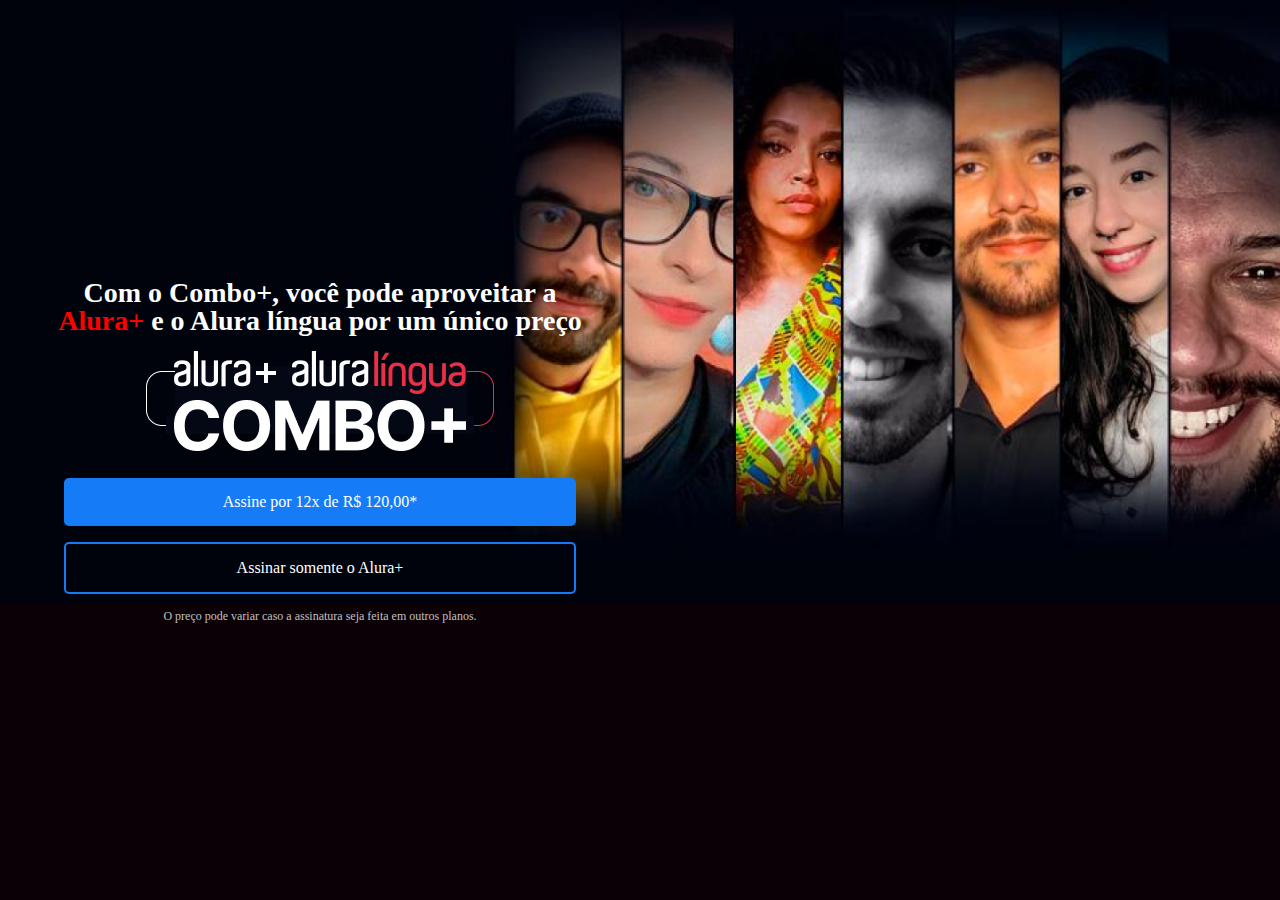
==== CEPPAT/index.html @ dd54237e "ajuste sessao inicial" ====
<!DOCTYPE html>
<html lang="en">

<head>
    <meta charset="UTF-8">
    <meta http-equiv="X-UA-Compatible" content="IE=edge">
    <meta name="viewport" content="width=device-width, initial-scale=1.0">
    <title>Alura Plus</title>
    <link rel="stylesheet" href="reset.css">
    <link rel="stylesheet" href="styles.css">

    <link rel="preconnect" href="https://fonts.googleapis.com">
    <link rel="preconnect" href="https://fonts.gstatic.com" crossorigin>
    <link href="https://fonts.googleapis.com/css2?family=Roboto:wght@400;700&display=swap" rel="stylesheet">
    <link href="https://fonts.googleapis.com/css2?family=Poppins&display=swap" rel="stylesheet">

</head>

<body>
    <section class="container principal">
        <div class="container__caixa">
            <h1 class="container__titulo">Com o Combo+, você pode aproveitar a <strong>Alura+</strong> e o Alura língua por um único preço</h1>
            <img src="img/Combo.png" class="container__imagem" alt="O combo+ é a junção do alura+ e alura lingua">
            <a href="www.alura.com.br" class="container__botao">Assine por 12x de R$ 120,00*</a>
            <a href="" class="container__botao botao_secundario">Assinar somente o Alura+</a>
            <p class="container__aviso">O preço pode variar caso a assinatura seja feita em outros planos.</p>
        </div>        
    </section>
</body>

</html>
---- CEPPAT/styles.css ----
:root {
  --branco-principal: #FFFFFF;
  --cinza-secundario: #C0C0C0;
  --botao: #167BF7;
  --cor-de-fundo: #0c0007;
  --fonte-principal: 'Inter';
  --botao-azul-efeito: #3c92fa;
  
}

body {
  background-color: var(--cor-de-fundo);
  color: var(--branco-principal);
  font-family: var(--fonte-principal);
  font-size: 16px;
  font-weight: 400;
}

.principal {
  background-image: url("img/Background.png");
  background-repeat: no-repeat;
  background-size: contain;
}

.container {
  height: 100vh;
  display: grid;
  grid-template-columns: 50% 50%;
}

.container__botao {
  background-color: var(--botao);
  border-radius: 5px;
  padding: 1em;
  color: var(--branco-principal);
  text-decoration: none;
  display: block;
}

strong {
  color: red;
  font-weight: 700;  
}

.botao_secundario  {
  background-color: transparent;
  border: 2px solid var(--botao);  
}

.container__titulo {
  font-size: 28px;
  font-weight: 700;
}

.container__aviso {
  font-size: 12px;
  color: var(--cinza-secundario);
}

.principal {
  /* Centraliza os filhos verticalmente  */
  align-items: center; 
  /* Centraliza os filhos horizontalmente  */
  text-align: center;
  }

  .container__caixa {
    margin: 0 3em;
  }

  .container__botao {
      margin: 1em;
  }

  .container__imagem {
    margin: 1em 0 0 0;
  }

  

/* .principal {
  align-items: center;
  text-align: center;
}

.container__imagem {
  margin: 1em 0 2em 0;
}

 */
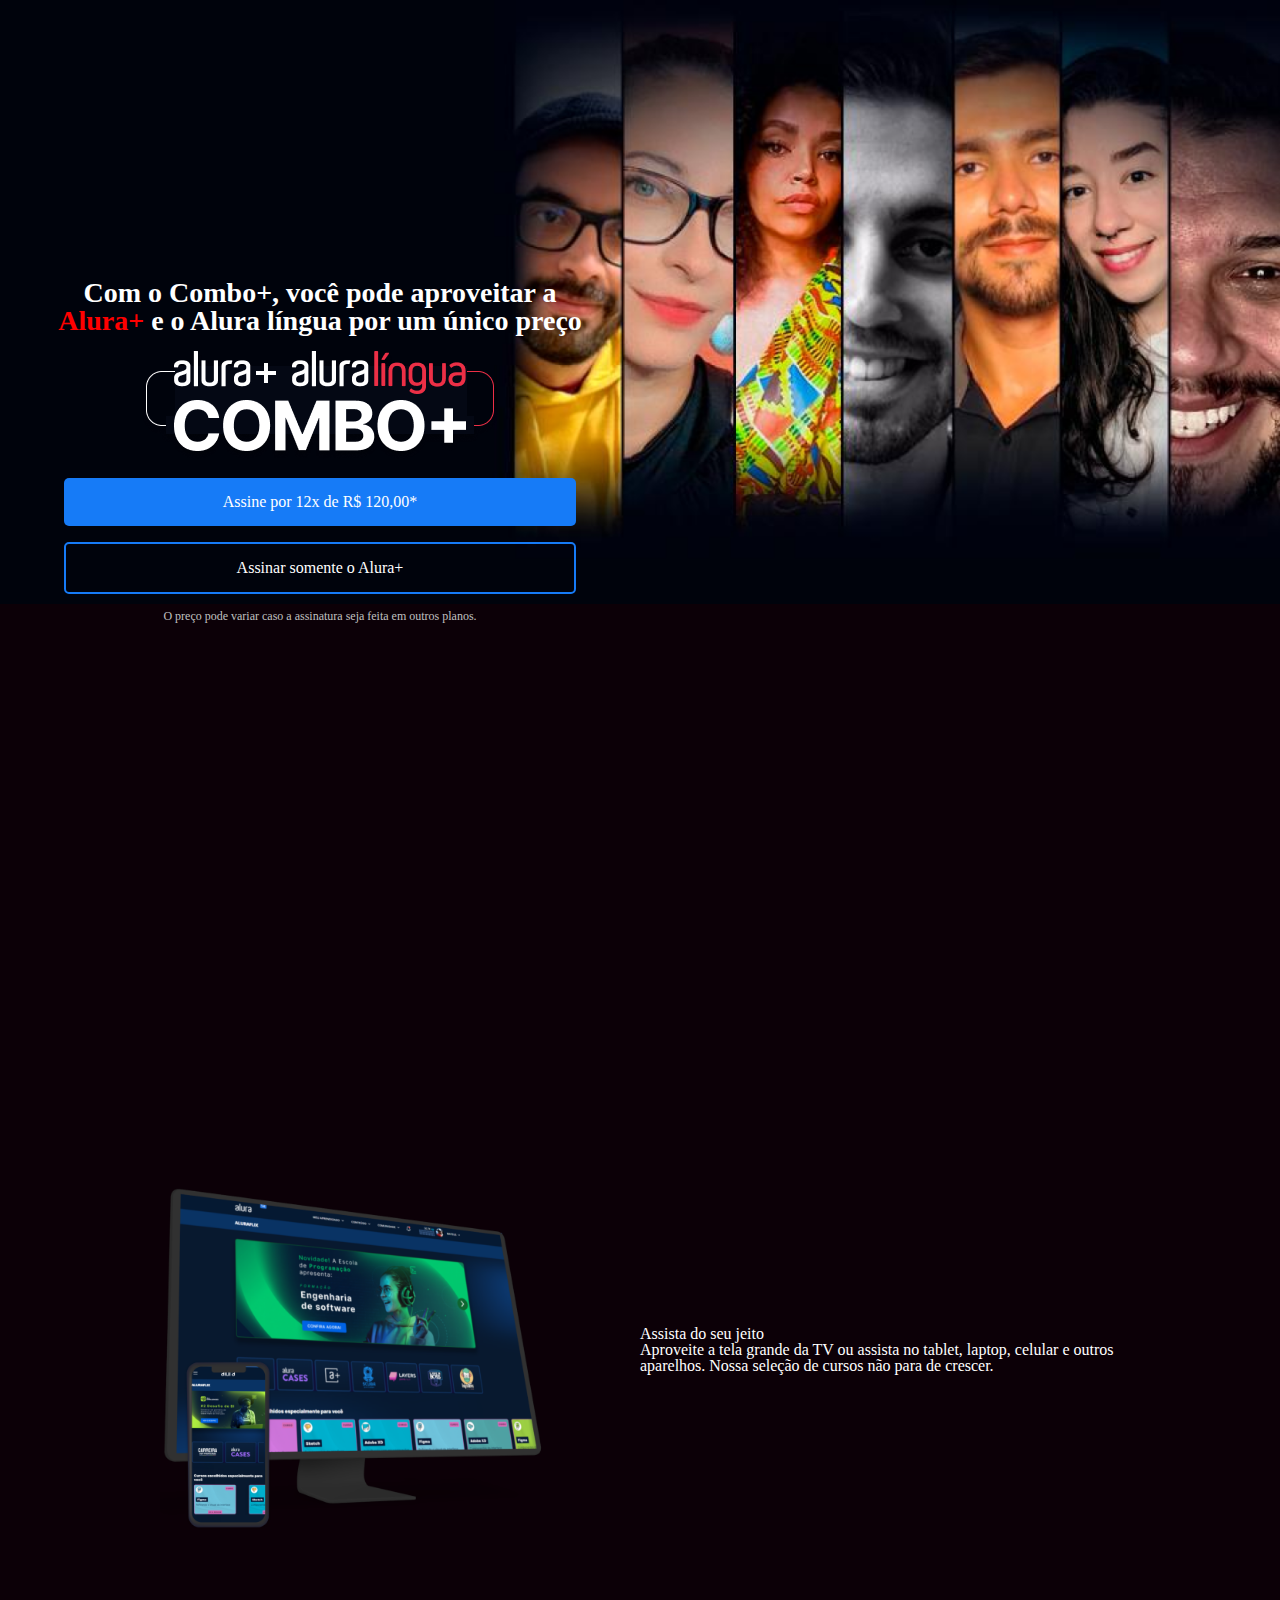
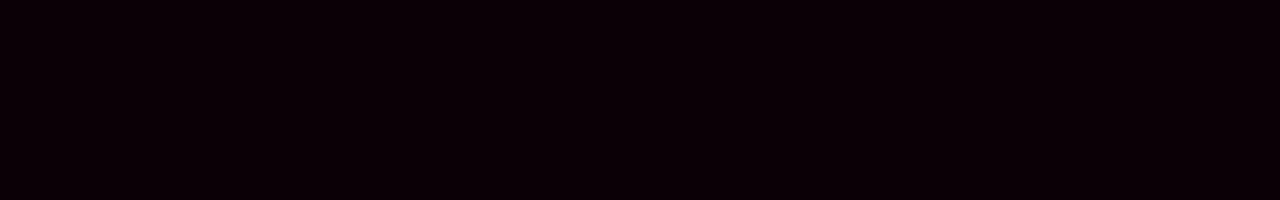
==== commit dba39cb8: "criando sessao contato" ====
--- a/CEPPAT/index.html
+++ b/CEPPAT/index.html
@@ -13,19 +13,30 @@
     <link rel="preconnect" href="https://fonts.gstatic.com" crossorigin>
     <link href="https://fonts.googleapis.com/css2?family=Roboto:wght@400;700&display=swap" rel="stylesheet">
     <link href="https://fonts.googleapis.com/css2?family=Poppins&display=swap" rel="stylesheet">
-
 </head>
 
 <body>
     <section class="container principal">
         <div class="container__caixa">
-            <h1 class="container__titulo">Com o Combo+, você pode aproveitar a <strong>Alura+</strong> e o Alura língua por um único preço</h1>
+            <h1 class="container__titulo">Com o Combo+, você pode aproveitar a <strong>Alura+</strong> e o Alura língua
+                por um único preço</h1>
             <img src="img/Combo.png" class="container__imagem" alt="O combo+ é a junção do alura+ e alura lingua">
             <a href="www.alura.com.br" class="container__botao">Assine por 12x de R$ 120,00*</a>
             <a href="" class="container__botao botao_secundario">Assinar somente o Alura+</a>
             <p class="container__aviso">O preço pode variar caso a assinatura seja feita em outros planos.</p>
-        </div>        
+        </div>
     </section>
+
+    <section class="container secundario">
+        <img src="img/Plataformas.png" alt="Um monitor e um celular com a alura plus aberta" class="secundario__imagem">
+        <div class="container__descricao">
+            <h2 class="descricao__titulo">Assista do seu jeito</h2>
+            <p class="descricao__texto">Aproveite a tela grande da TV
+                ou assista no tablet, laptop, celular e outros
+                aparelhos. Nossa seleção de cursos não para de crescer.</p>
+        </div>
+    </section>
+
 </body>
 
 </html>--- a/CEPPAT/styles.css
+++ b/CEPPAT/styles.css
@@ -76,18 +76,15 @@
     margin: 1em 0 0 0;
   }
 
+  .secundario {
+    align-items: center;
+    margin: 0 10em;
+  }
   
-
-/* .principal {
-  align-items: center;
-  text-align: center;
-}
-
-.container__imagem {
-  margin: 1em 0 2em 0;
-}
-
- */
+  .secundario__imagem {
+    width: 80%;
+  }
+  
 
 
 
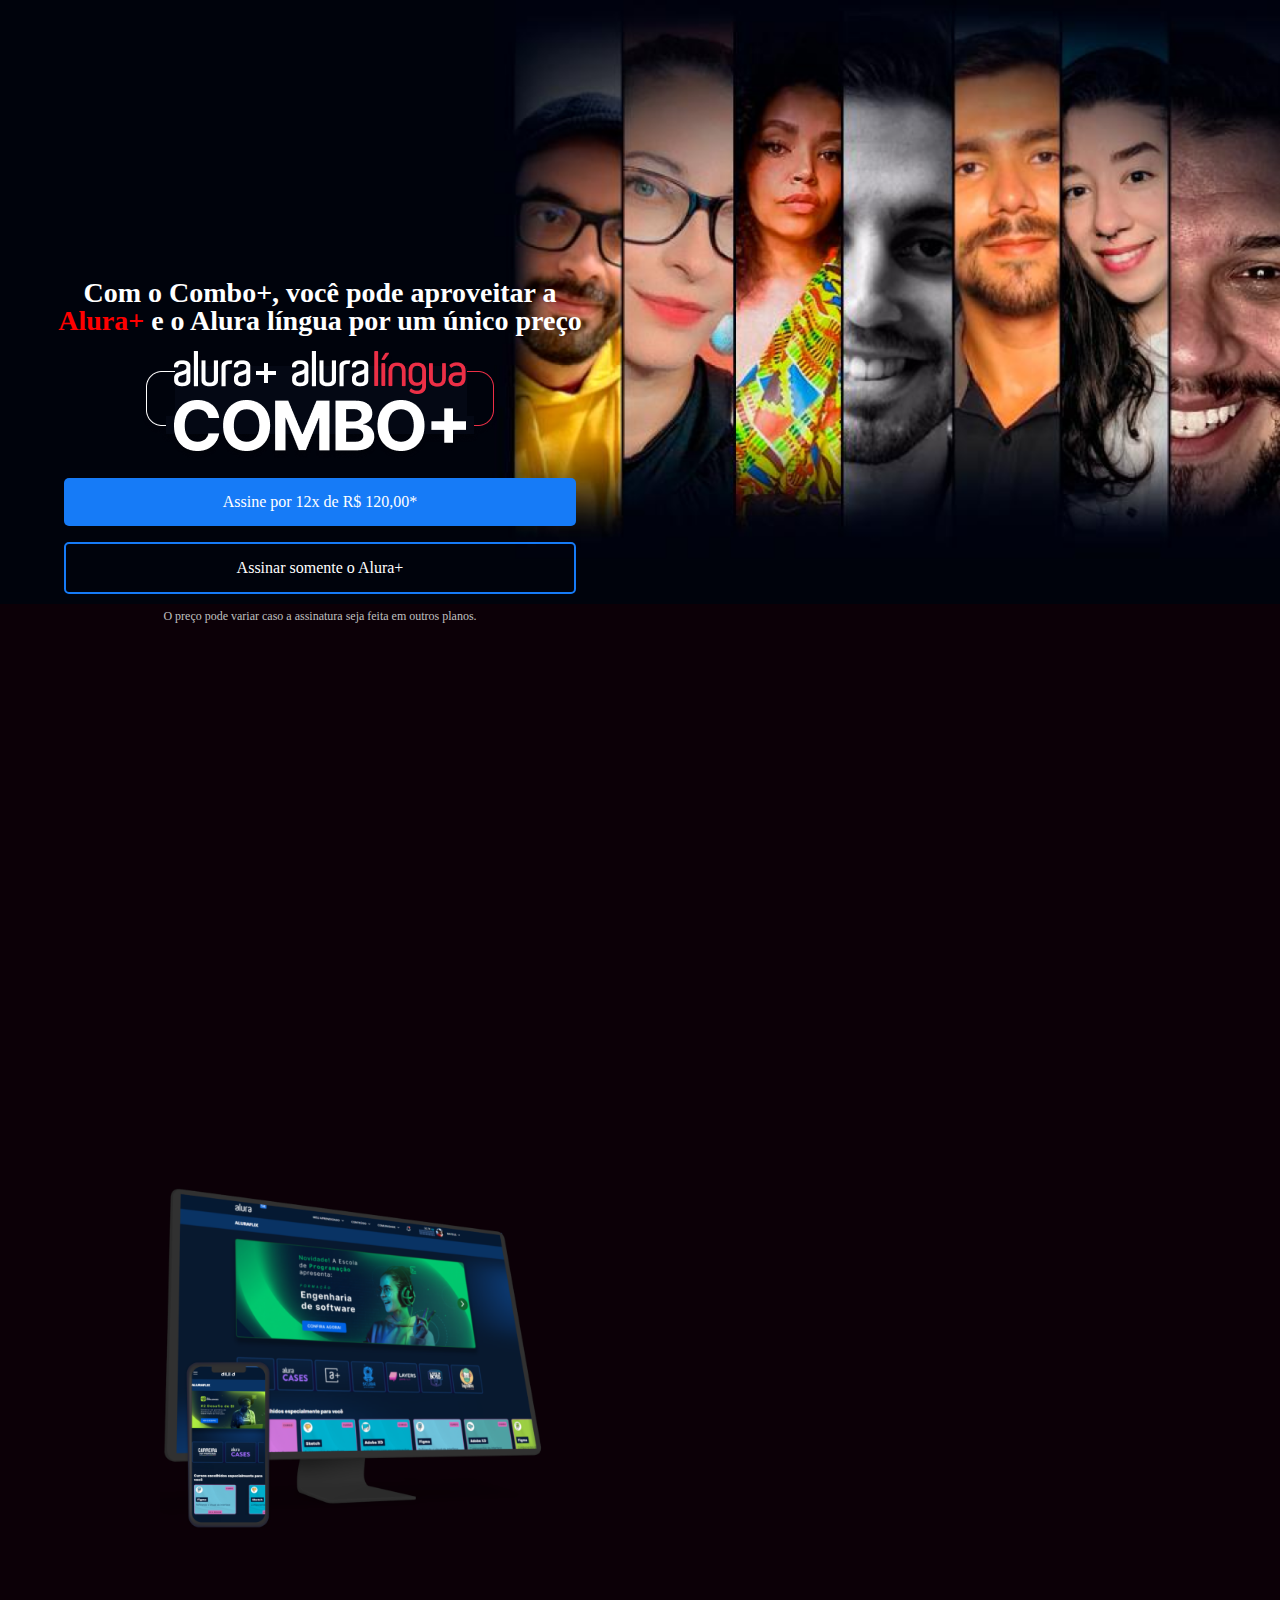
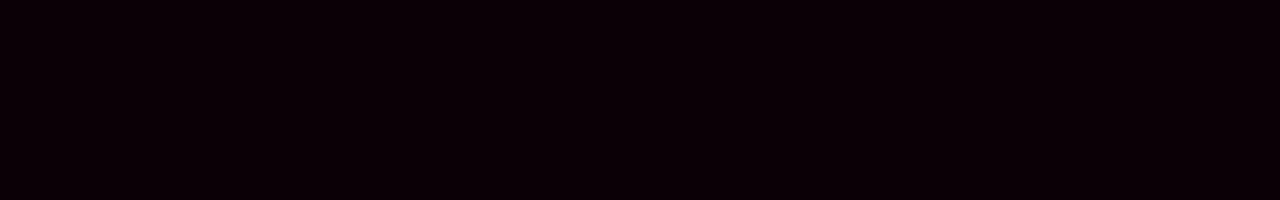
==== commit 56bb30f1: "." ====
--- a/CEPPAT/index.html
+++ b/CEPPAT/index.html
@@ -30,13 +30,10 @@
     <section class="container secundario">
         <img src="img/Plataformas.png" alt="Um monitor e um celular com a alura plus aberta" class="secundario__imagem">
         <div class="container__descricao">
-            <h2 class="descricao__titulo">Assista do seu jeito</h2>
-            <p class="descricao__texto">Aproveite a tela grande da TV
-                ou assista no tablet, laptop, celular e outros
-                aparelhos. Nossa seleção de cursos não para de crescer.</p>
+            <h2 class="descricao__titulo"></h2>
+            <p class="descricao__texto"></p>
         </div>
     </section>
-
 </body>
 
 </html>--- a/CEPPAT/styles.css
+++ b/CEPPAT/styles.css
@@ -85,6 +85,23 @@
     width: 80%;
   }
   
+  .descricao__titulo {
+    font-weight: 700;
+    font-size: 48px;
+    color: var(--branco-principal);
+    margin-bottom: 0.1em;
+  }
+
+  .descricao__texto {
+    color: var(--cinza-secundario);
+    line-height: 125%;
+  }
+
+  .container__descricao {
+    padding: 2em;
+  }
+    
+  
 
 
 
@@ -93,4 +110,3 @@
 
 
 
-
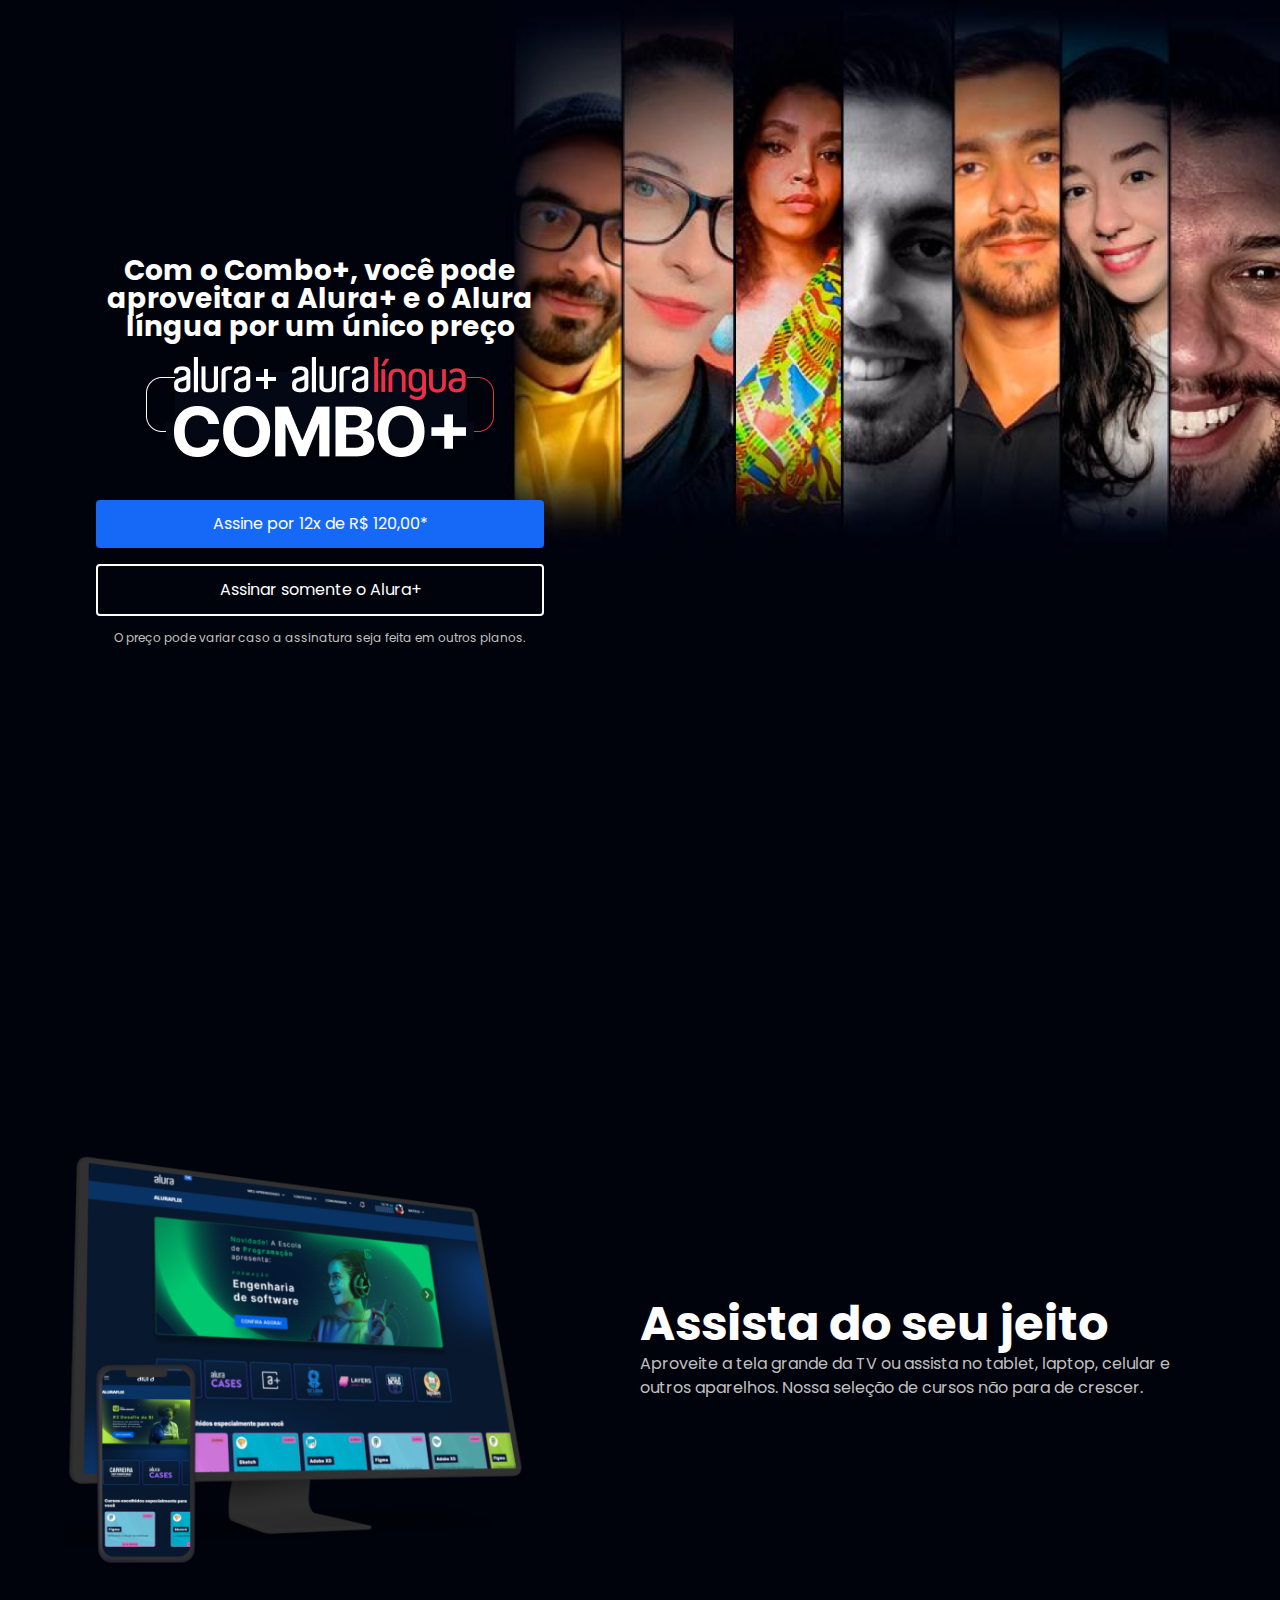
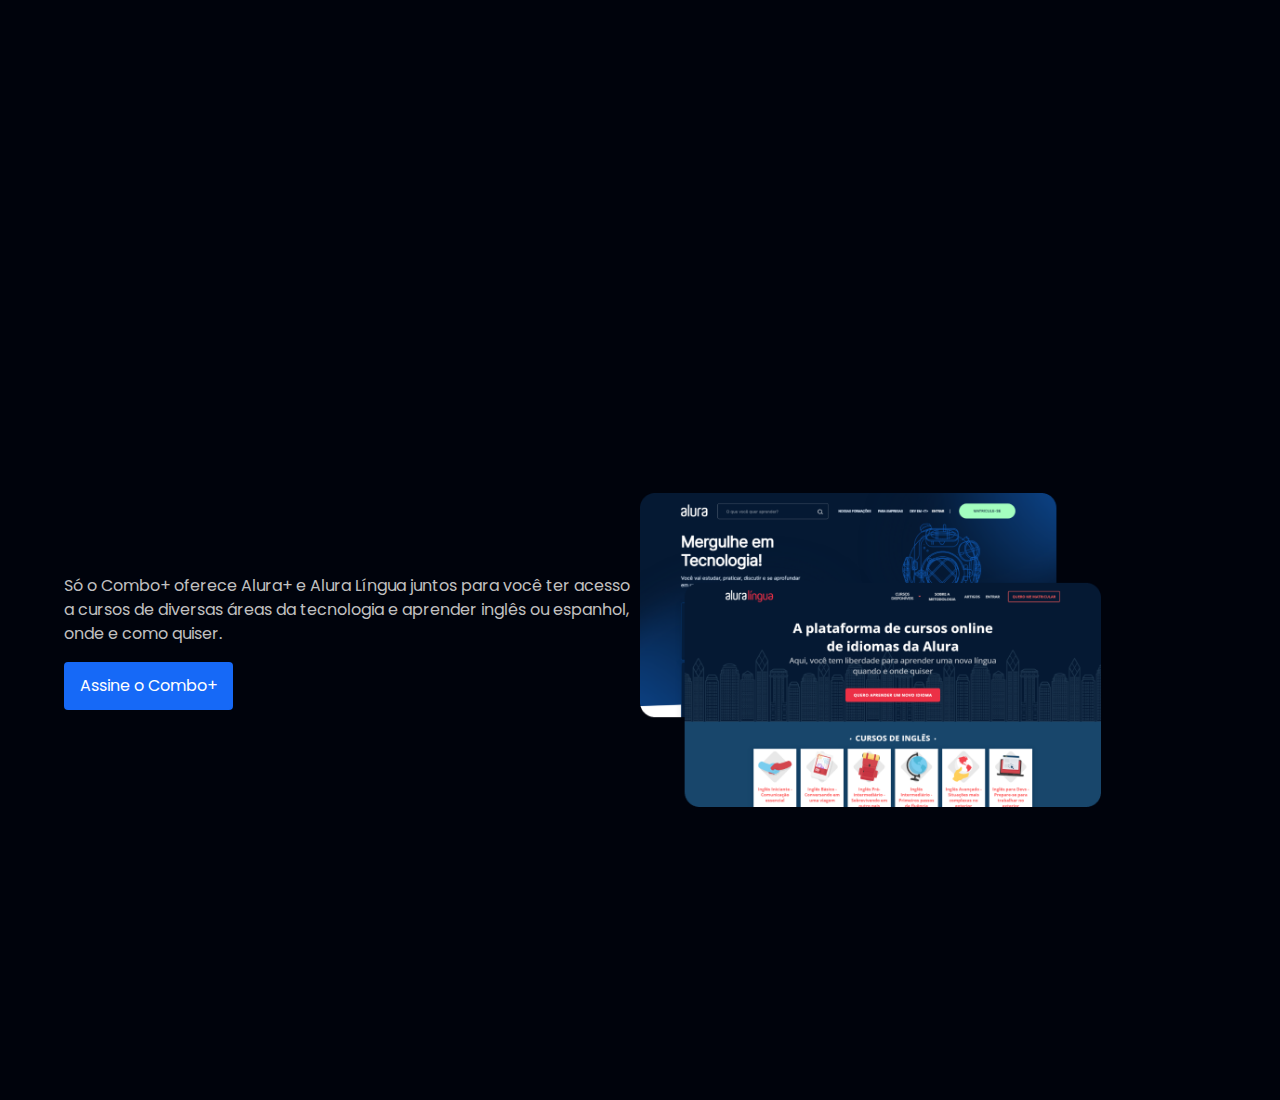
==== commit 79c2579c: "2 sessao" ====
--- a/CEPPAT/index.html
+++ b/CEPPAT/index.html
@@ -30,10 +30,22 @@
     <section class="container secundario">
         <img src="img/Plataformas.png" alt="Um monitor e um celular com a alura plus aberta" class="secundario__imagem">
         <div class="container__descricao">
-            <h2 class="descricao__titulo"></h2>
-            <p class="descricao__texto"></p>
+            <h2 class="descricao__titulo">Assista do seu jeito</h2>
+            <p class="descricao__texto">Aproveite a tela grande da TV ou assista no tablet, laptop, celular e outros
+                aparelhos. Nossa seleção de cursos não para de crescer.</p>
         </div>
     </section>
-</body>
+
+    <section class="container secundario">
+        <div class="container__descricao">
+            <p class="descricao__texto">
+                Só o Combo+ oferece Alura+ e Alura Língua juntos para você ter acesso a cursos de diversas áreas da
+                tecnologia e aprender inglês ou espanhol, onde e como quiser.
+            </p>
+            <a href="www.alura.com.br" class="container__botao secundario__botao" container>Assine o Combo+</a>
+        </div>
+        <img src="img/Telas.png" alt="Tela do alura+ e alura língua" class="secundario__imagem">
+    </section>
+</body> 
 
 </html>--- a/CEPPAT/styles.css
+++ b/CEPPAT/styles.css
@@ -1,17 +1,17 @@
-:root {
+:root { 
+  /* Varivaeis */
   --branco-principal: #FFFFFF;
   --cinza-secundario: #C0C0C0;
-  --botao: #167BF7;
-  --cor-de-fundo: #0c0007;
-  --fonte-principal: 'Inter';
+  --botao-azul: #1669f7;
+  --cor-de-fundo: #00030C;
+  --fonte-principal: 'Poppins', sans-serif;    
   --botao-azul-efeito: #3c92fa;
-  
 }
 
 body {
   background-color: var(--cor-de-fundo);
   color: var(--branco-principal);
-  font-family: var(--fonte-principal);
+  font-family: var(--fonte-principal);  
   font-size: 16px;
   font-weight: 400;
 }
@@ -19,32 +19,28 @@
 .principal {
   background-image: url("img/Background.png");
   background-repeat: no-repeat;
-  background-size: contain;
+  background-size: contain; 
 }
 
 .container {
   height: 100vh;
   display: grid;
-  grid-template-columns: 50% 50%;
+  grid-template-columns: 50% 50%;  
 }
 
 .container__botao {
-  background-color: var(--botao);
-  border-radius: 5px;
+  background-color: var(--botao-azul);
   padding: 1em;
+  border-radius: 4px;
   color: var(--branco-principal);
   text-decoration: none;
-  display: block;
+  display: block;  
 }
 
-strong {
-  color: red;
-  font-weight: 700;  
-}
-
-.botao_secundario  {
+.botao_secundario {
   background-color: transparent;
-  border: 2px solid var(--botao);  
+  border: 2px solid white;
+  border: 2px solid var(--branco-principal);
 }
 
 .container__titulo {
@@ -57,56 +53,49 @@
   color: var(--cinza-secundario);
 }
 
+.container__caixa {
+  margin: 0 6em;
+}
+
+.container__imagem {
+  margin: 1em 0 2em 0;
+}
+
 .principal {
-  /* Centraliza os filhos verticalmente  */
-  align-items: center; 
-  /* Centraliza os filhos horizontalmente  */
+  align-items: center;
   text-align: center;
-  }
+}
 
-  .container__caixa {
-    margin: 0 3em;
-  }
+.container__botao {
+  margin-bottom: 1em;
+} 
 
-  .container__botao {
-      margin: 1em;
-  }
+.secundario {
+  align-items: center;
+  margin: 0 4em;
+}
 
-  .container__imagem {
-    margin: 1em 0 0 0;
-  }
+.secundario__imagem {
+  width: 80%;
+}
 
-  .secundario {
-    align-items: center;
-    margin: 0 10em;
-  }
-  
-  .secundario__imagem {
-    width: 80%;
-  }
-  
-  .descricao__titulo {
-    font-weight: 700;
-    font-size: 48px;
-    color: var(--branco-principal);
-    margin-bottom: 0.1em;
-  }
+.secundario__botao {
+  display: inline-block;
+  margin-top: 1em;
+}
 
-  .descricao__texto {
-    color: var(--cinza-secundario);
-    line-height: 125%;
-  }
+.descricao__titulo {
+  font-weight: 700;
+  font-size: 48px;
+  color: var(--branco-principal);
+  margin-bottom: 0.1em;
+}
 
-  .container__descricao {
-    padding: 2em;
-  }
-    
-  
+.descricao__texto {
+  color: var(--cinza-secundario);
+  line-height: 150%;
+}
 
-
-
-
-
-
-
-
+.titulo2 {
+  color: red;
+}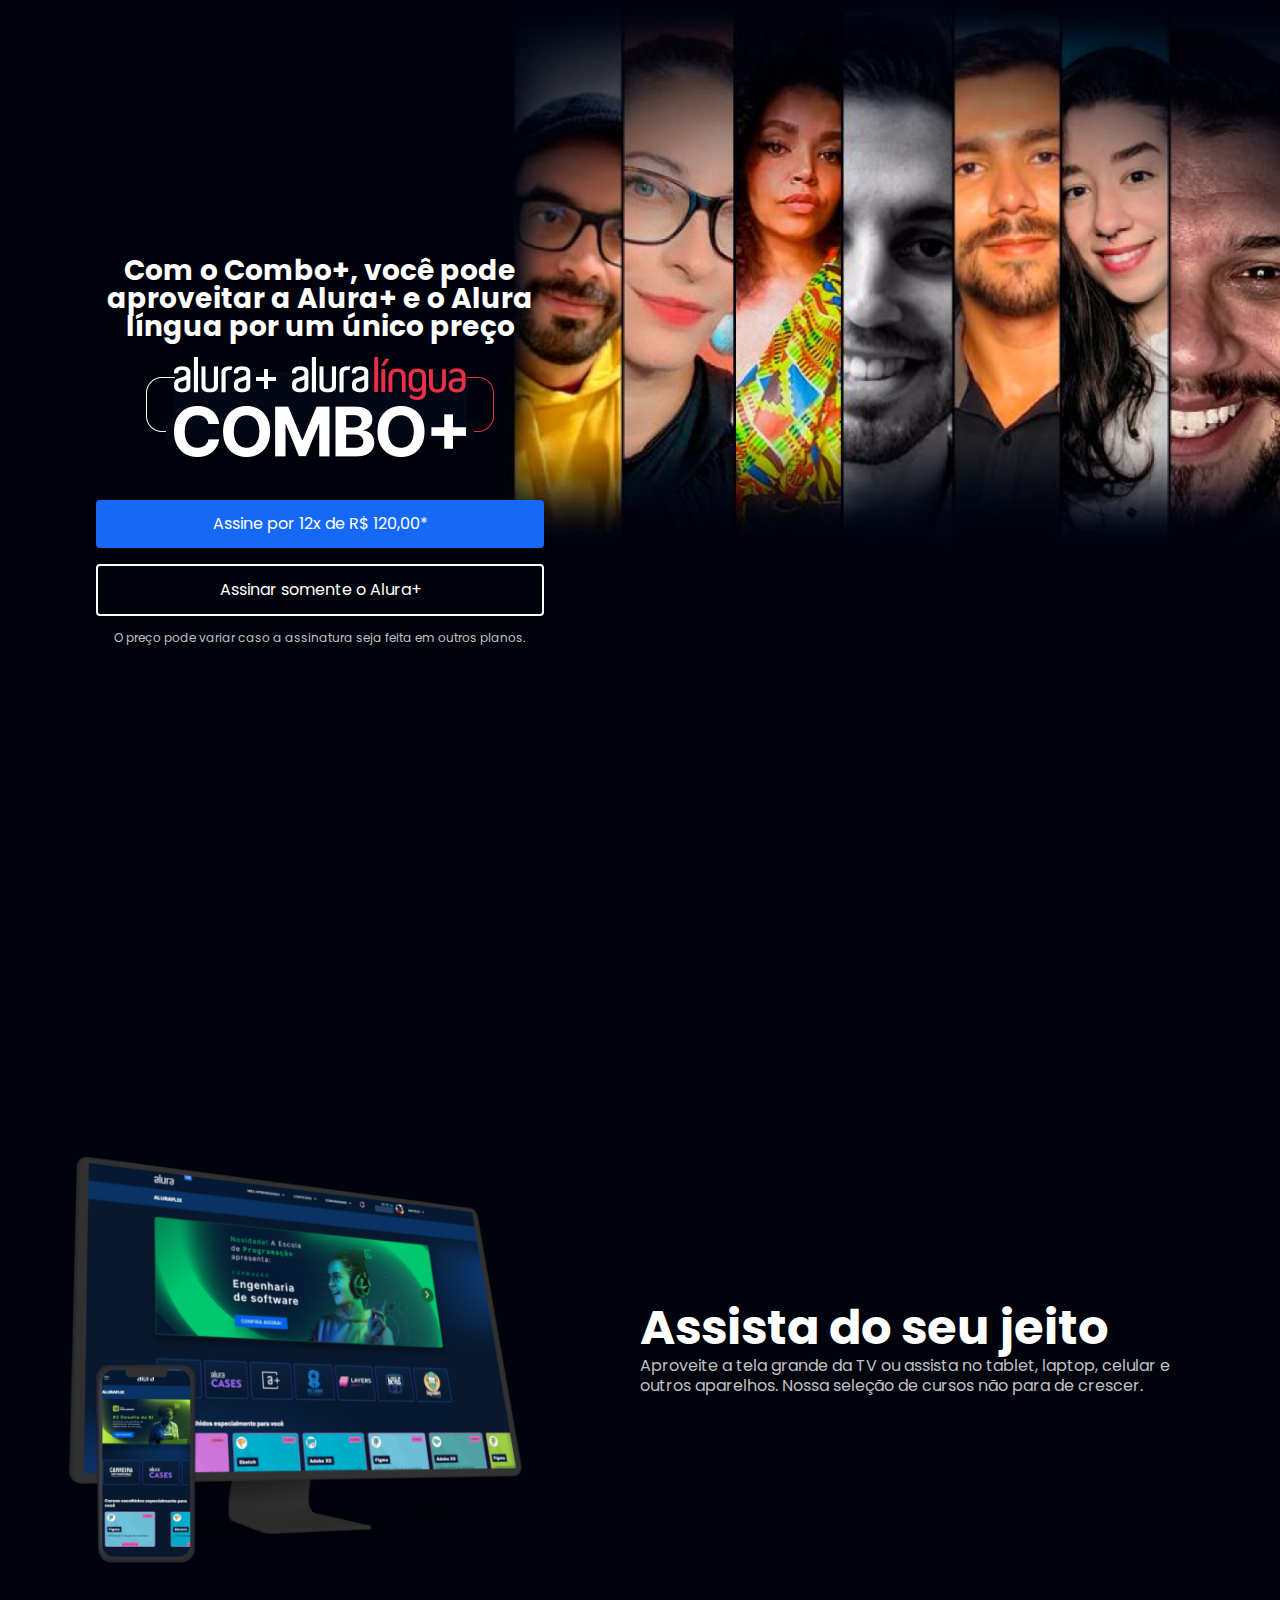
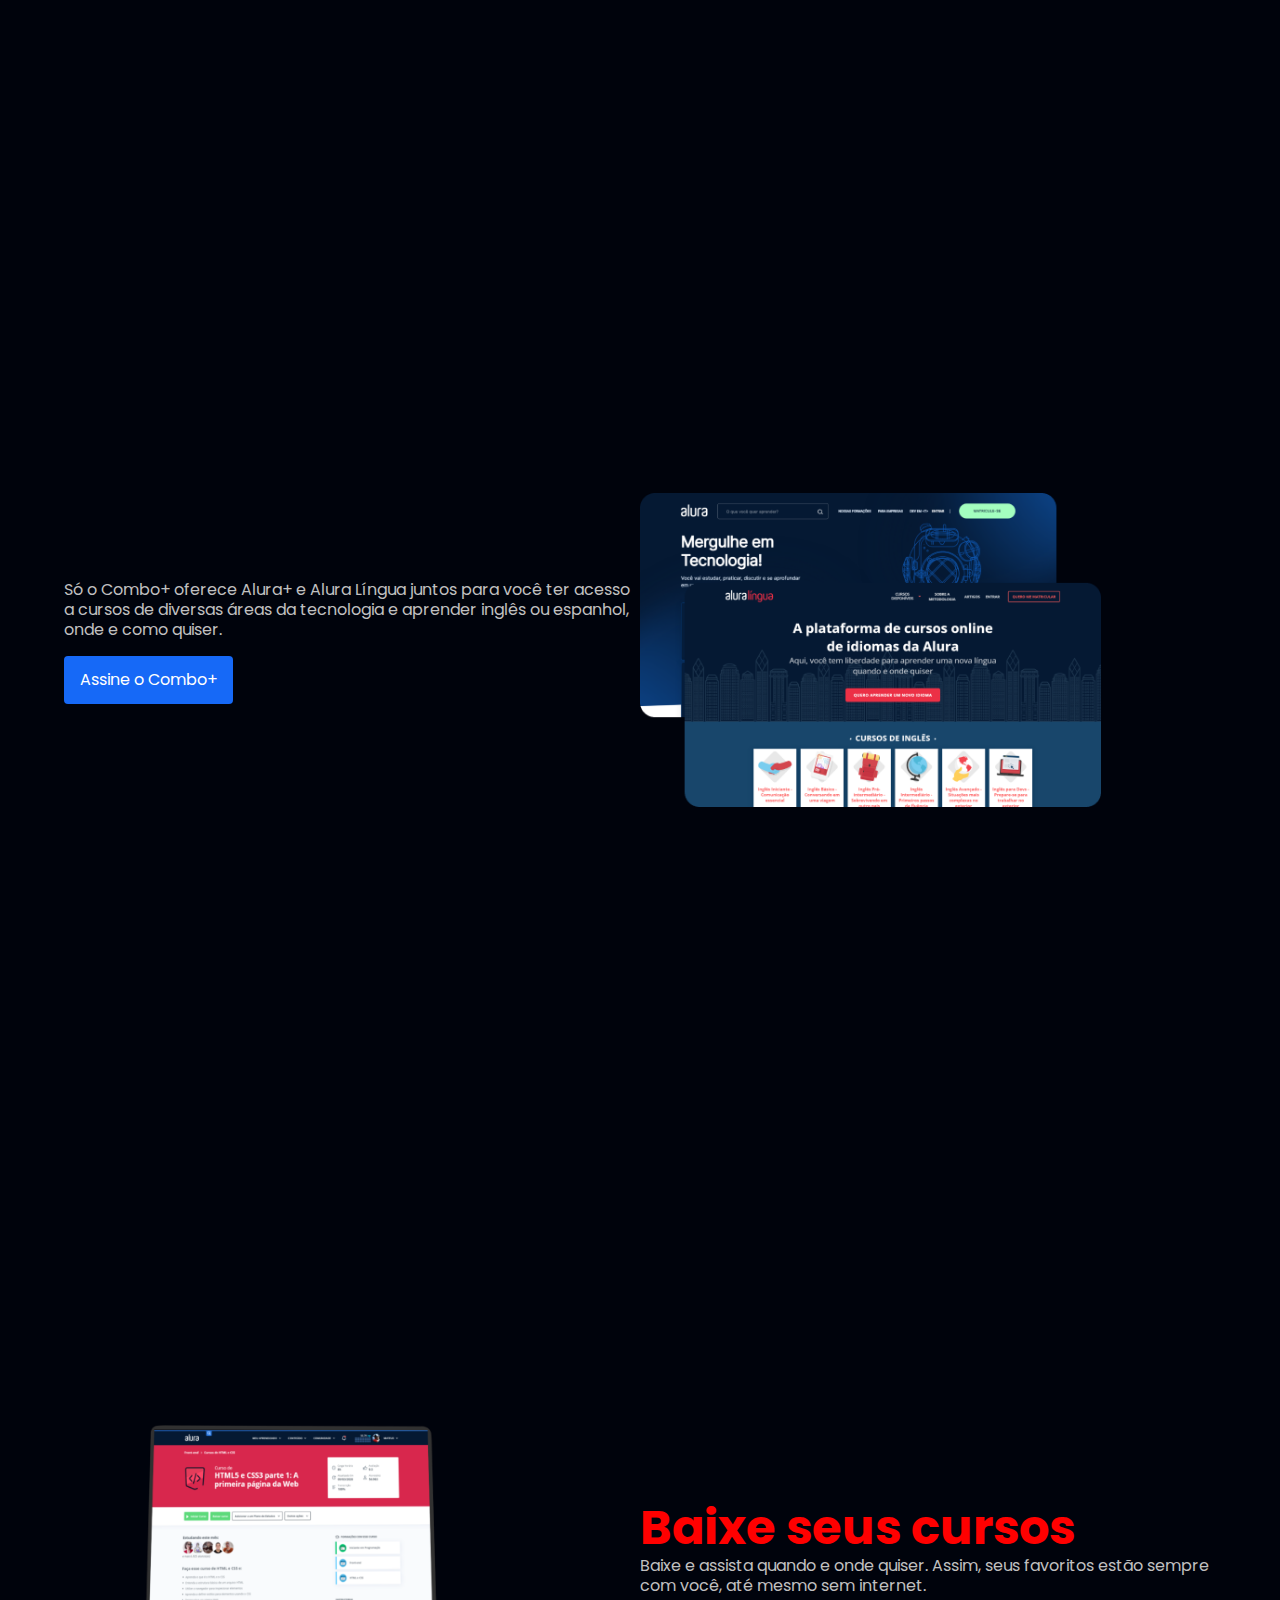
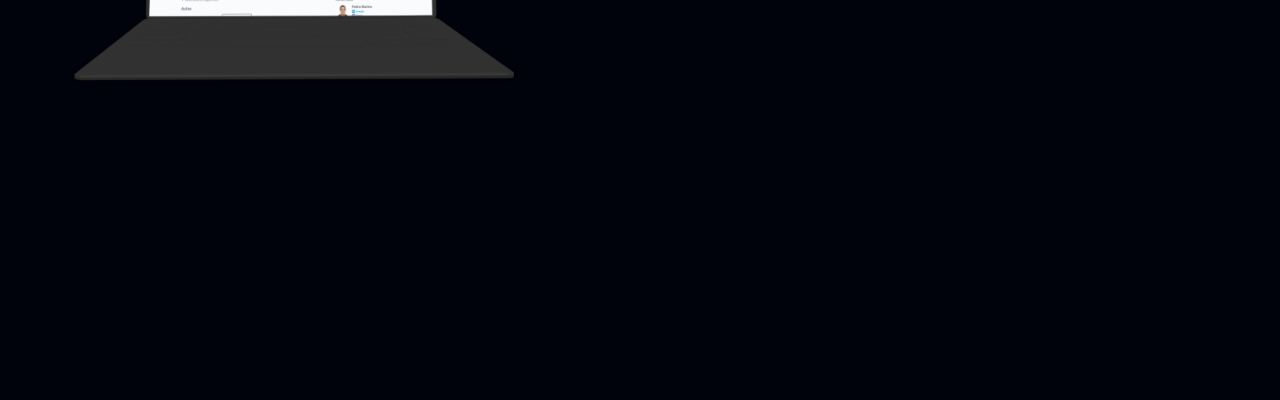
==== commit 06ea38b3: "Sessao dispositivos Final" ====
--- a/CEPPAT/index.html
+++ b/CEPPAT/index.html
@@ -46,6 +46,16 @@
         </div>
         <img src="img/Telas.png" alt="Tela do alura+ e alura língua" class="secundario__imagem">
     </section>
+
+    <section class="container secundario">
+        <img src="img/Notebook.png" alt="Notebook com a página do curso HTML5 e CSS3 da Alura aberta"
+          class="secundario__imagem">
+        <div class="container__descricao">
+          <h2 class="descricao__titulo titulo2">Baixe seus cursos</h2>
+          <p class="descricao__texto">Baixe e assista quando e onde quiser. Assim, seus favoritos estão sempre com
+            você, até mesmo sem internet.</p>
+        </div>
+      </section>
 </body> 
 
 </html>--- a/CEPPAT/styles.css
+++ b/CEPPAT/styles.css
@@ -93,7 +93,7 @@
 
 .descricao__texto {
   color: var(--cinza-secundario);
-  line-height: 150%;
+  line-height: 125%;
 }
 
 .titulo2 {
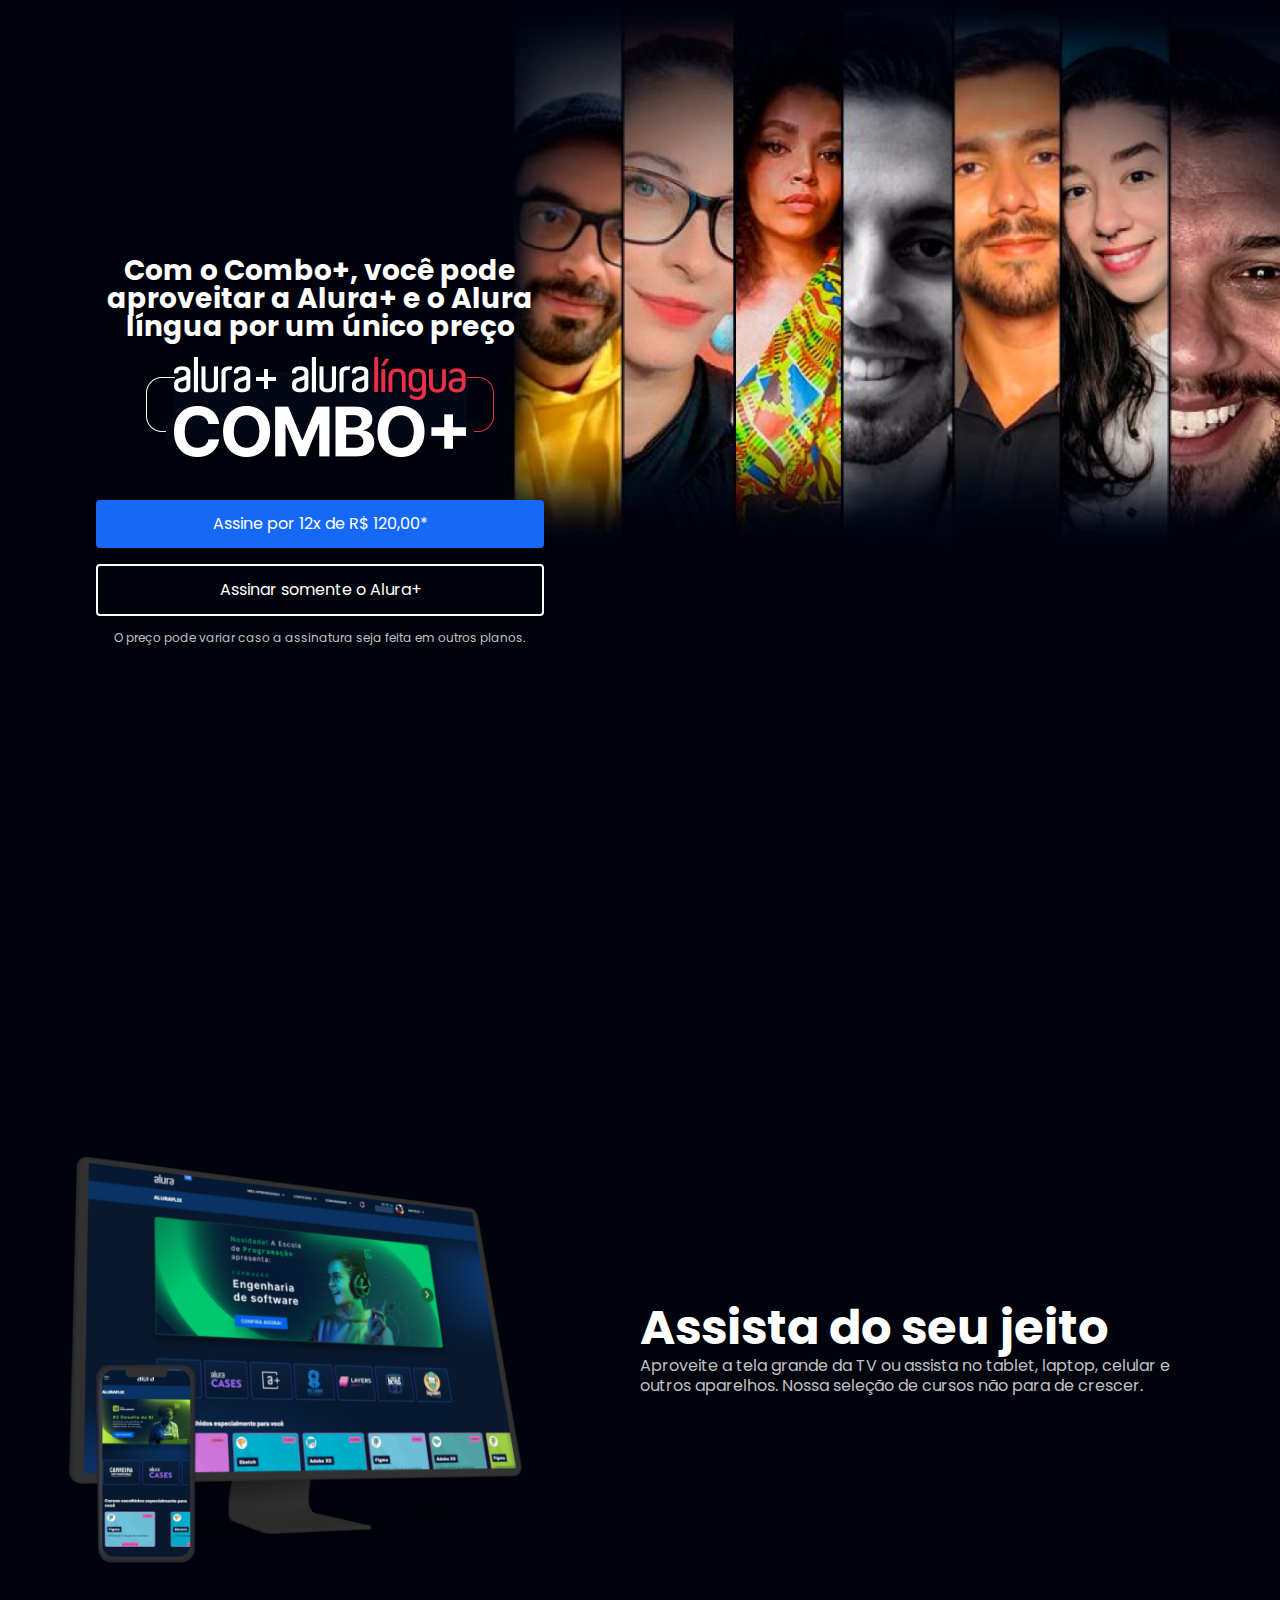
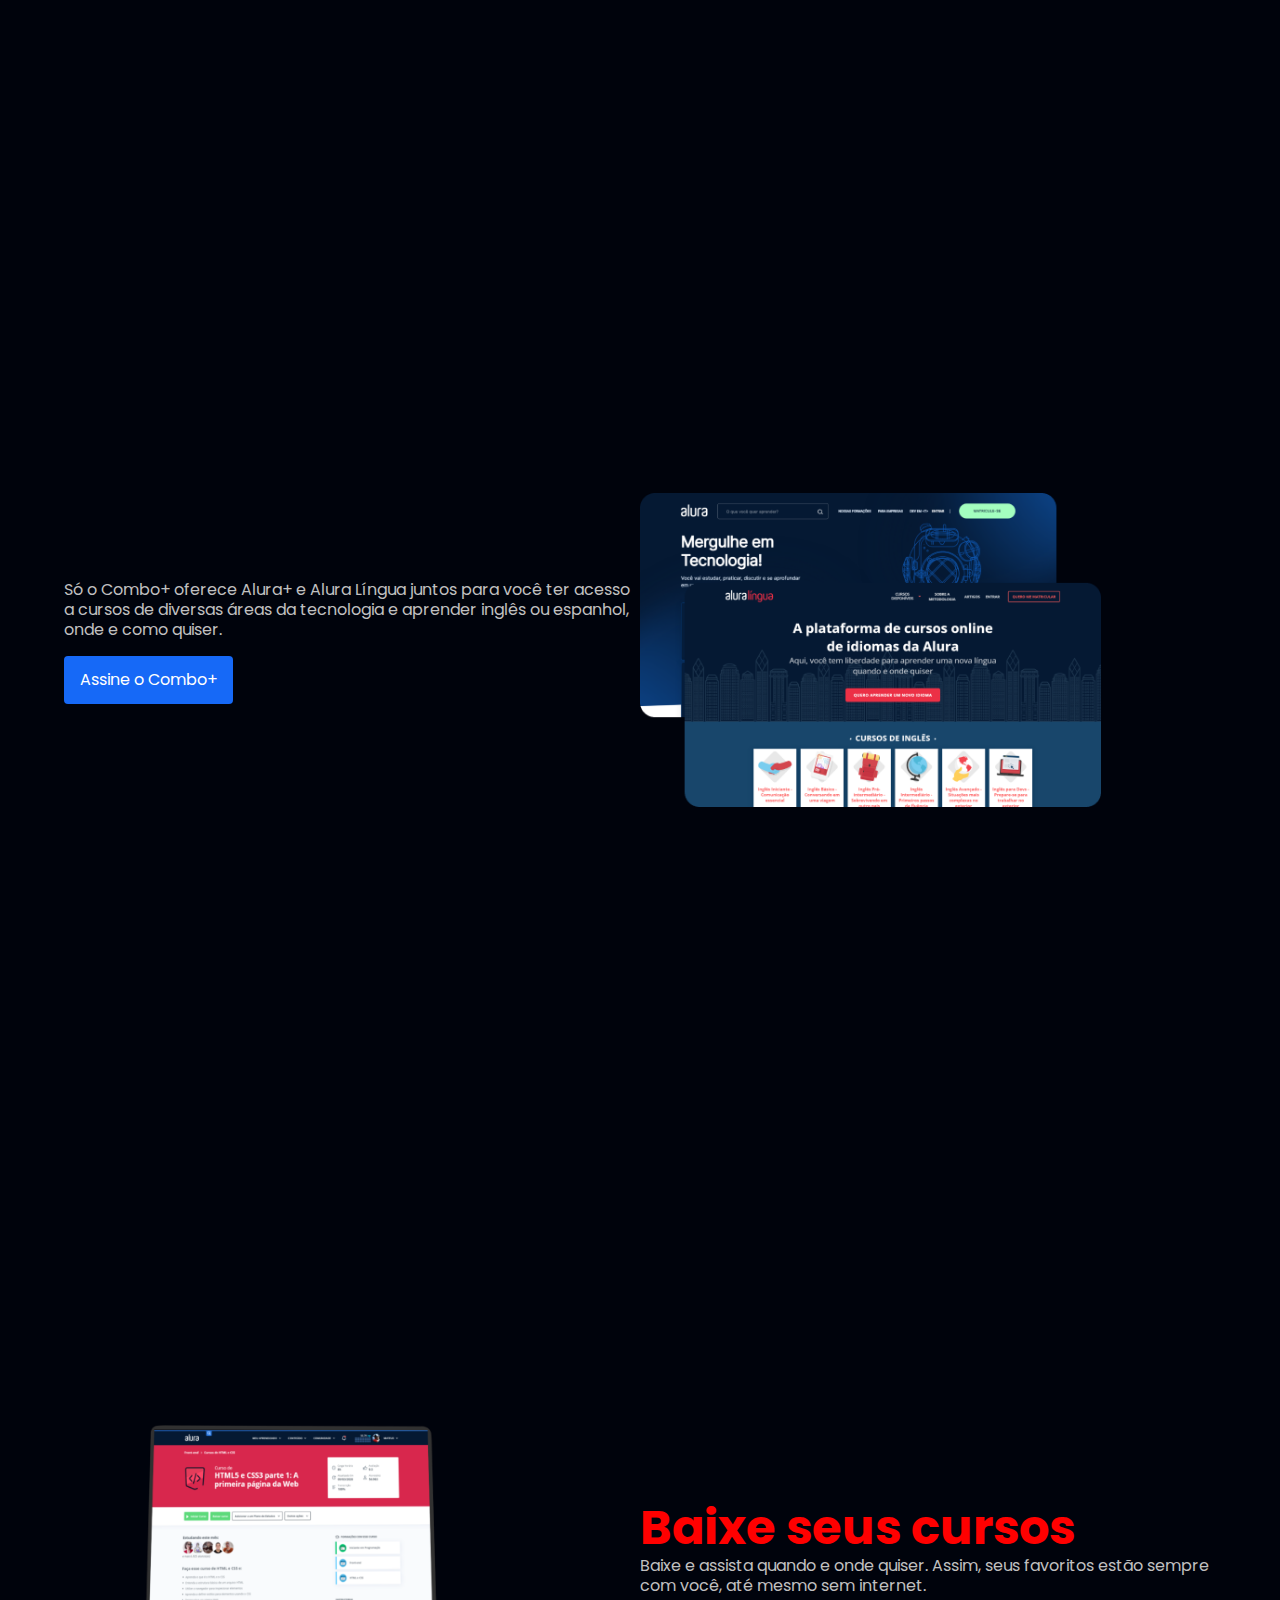
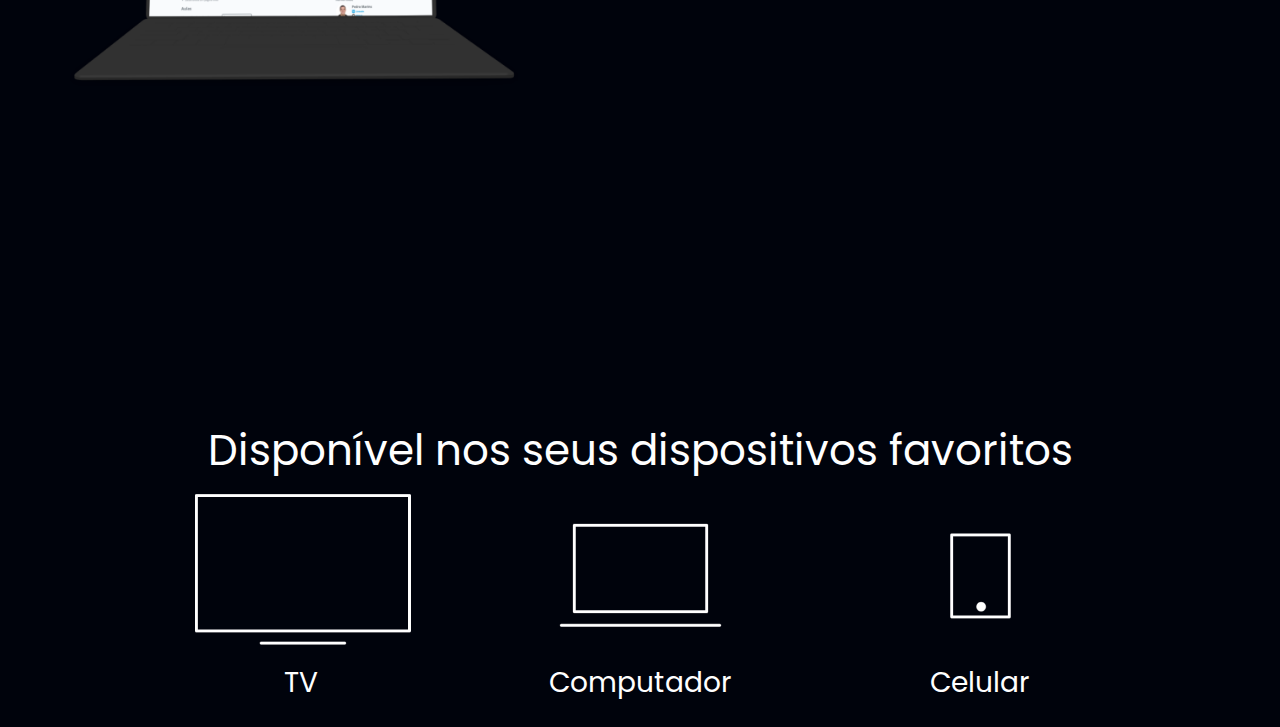
==== commit eda2cf97: "sessao tvPc" ====
--- a/CEPPAT/index.html
+++ b/CEPPAT/index.html
@@ -49,13 +49,31 @@
 
     <section class="container secundario">
         <img src="img/Notebook.png" alt="Notebook com a página do curso HTML5 e CSS3 da Alura aberta"
-          class="secundario__imagem">
+            class="secundario__imagem">
         <div class="container__descricao">
-          <h2 class="descricao__titulo titulo2">Baixe seus cursos</h2>
-          <p class="descricao__texto">Baixe e assista quando e onde quiser. Assim, seus favoritos estão sempre com
-            você, até mesmo sem internet.</p>
+            <h2 class="descricao__titulo titulo2">Baixe seus cursos</h2>
+            <p class="descricao__texto">Baixe e assista quando e onde quiser. Assim, seus favoritos estão sempre com
+                você, até mesmo sem internet.</p>
         </div>
+    </section>
+
+    <section class="dispositivos">
+        <h2 class="dispositivos__titulo">Disponível nos seus dispositivos favoritos</h2>
+        <ul class="dispositivos__lista">
+          <li>
+            <img src="img/tv.png" alt="Ícone de televisão">
+            <h3 class="lista__item">TV</h3>
+          </li>
+          <li>
+            <img src="img/computador.png" alt="Ícone de computador">
+            <h3 class="lista__item">Computador</h3>
+          </li>
+          <li>
+            <img src="img/celular.png" alt="Ícone de celular">
+            <h3 class="lista__item">Celular</h3>
+          </li>
+        </ul>
       </section>
-</body> 
+</body>
 
 </html>--- a/CEPPAT/styles.css
+++ b/CEPPAT/styles.css
@@ -98,4 +98,24 @@
 
 .titulo2 {
   color: red;
+}
+
+.dispositivos {
+  padding: 30px 0;  
+  text-align: center;
+}
+
+.dispositivos__lista {
+  display: flex;
+  justify-content: center;
+}
+
+.dispositivos__lista li {
+  text-align: center;
+  font-size: 28px;
+  color: var(--fonte-principal);
+}
+
+.dispositivos__titulo {
+  font-size: 42px;
 }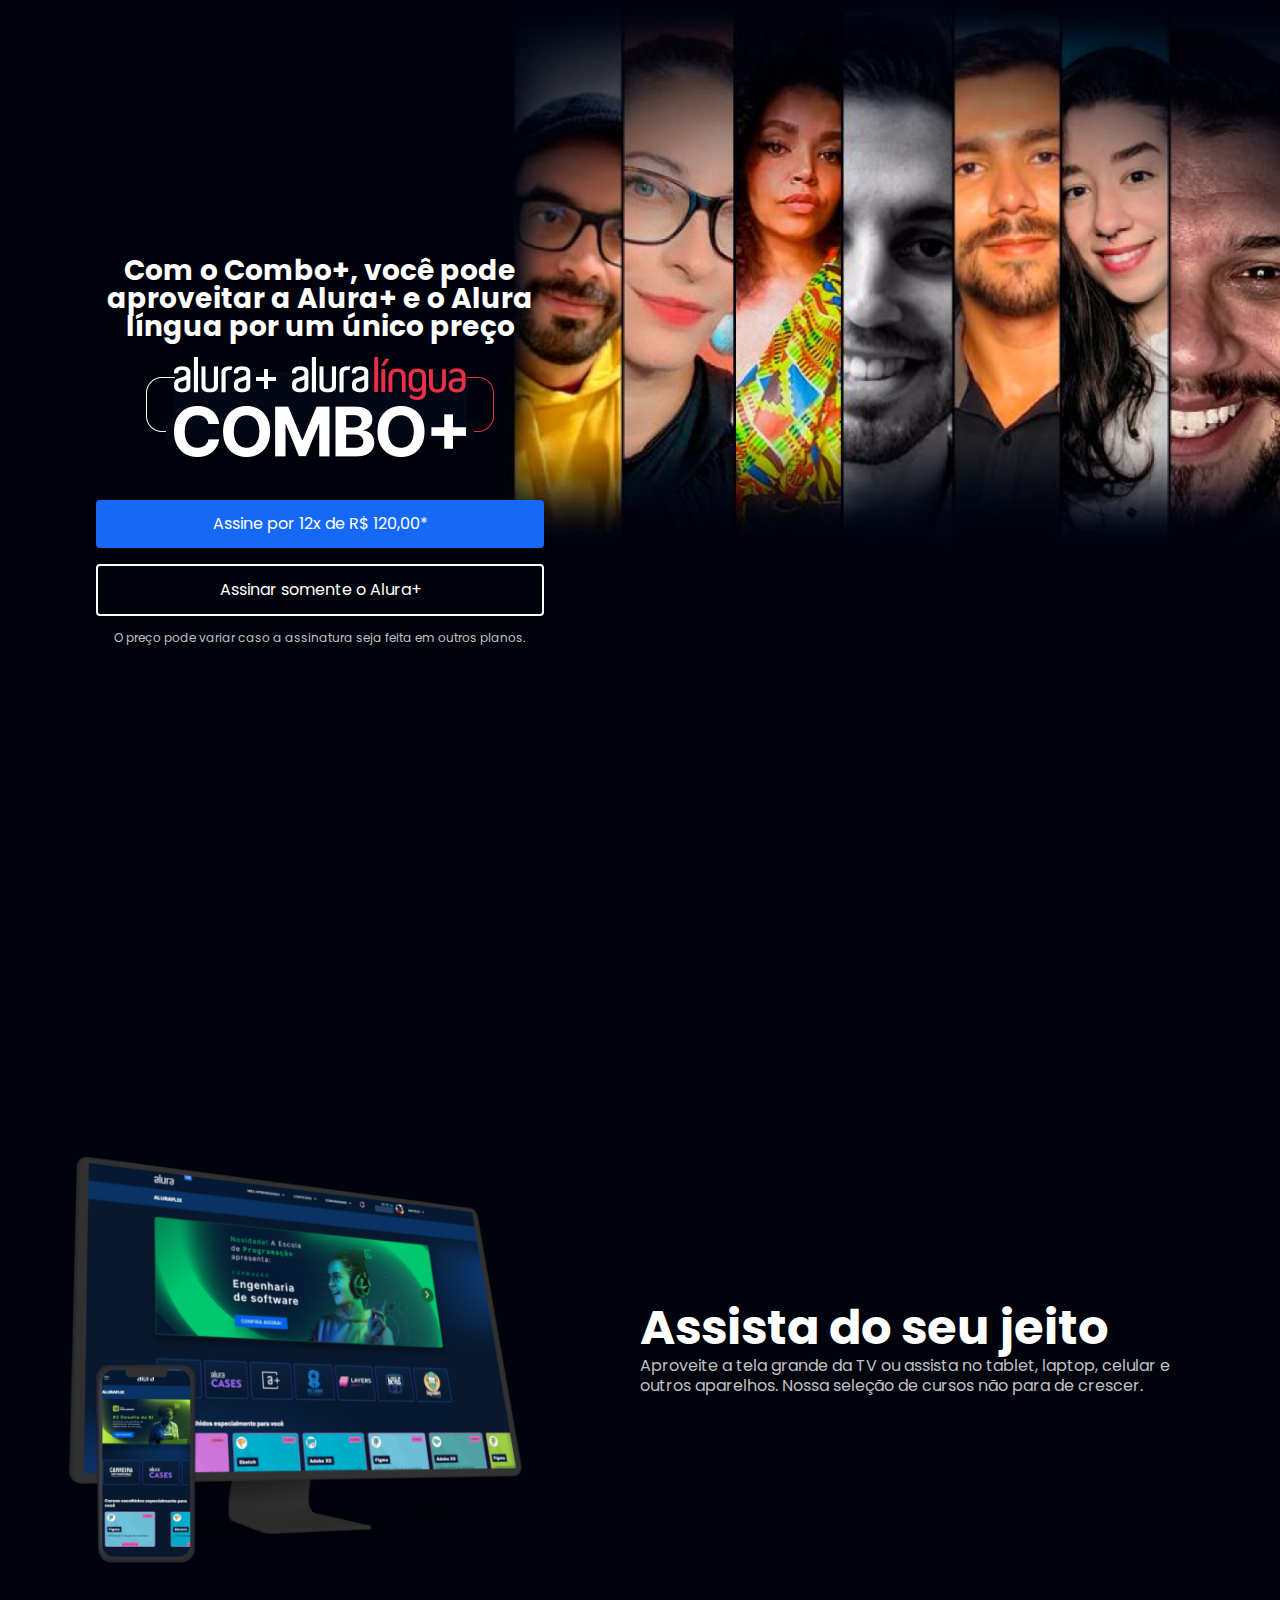
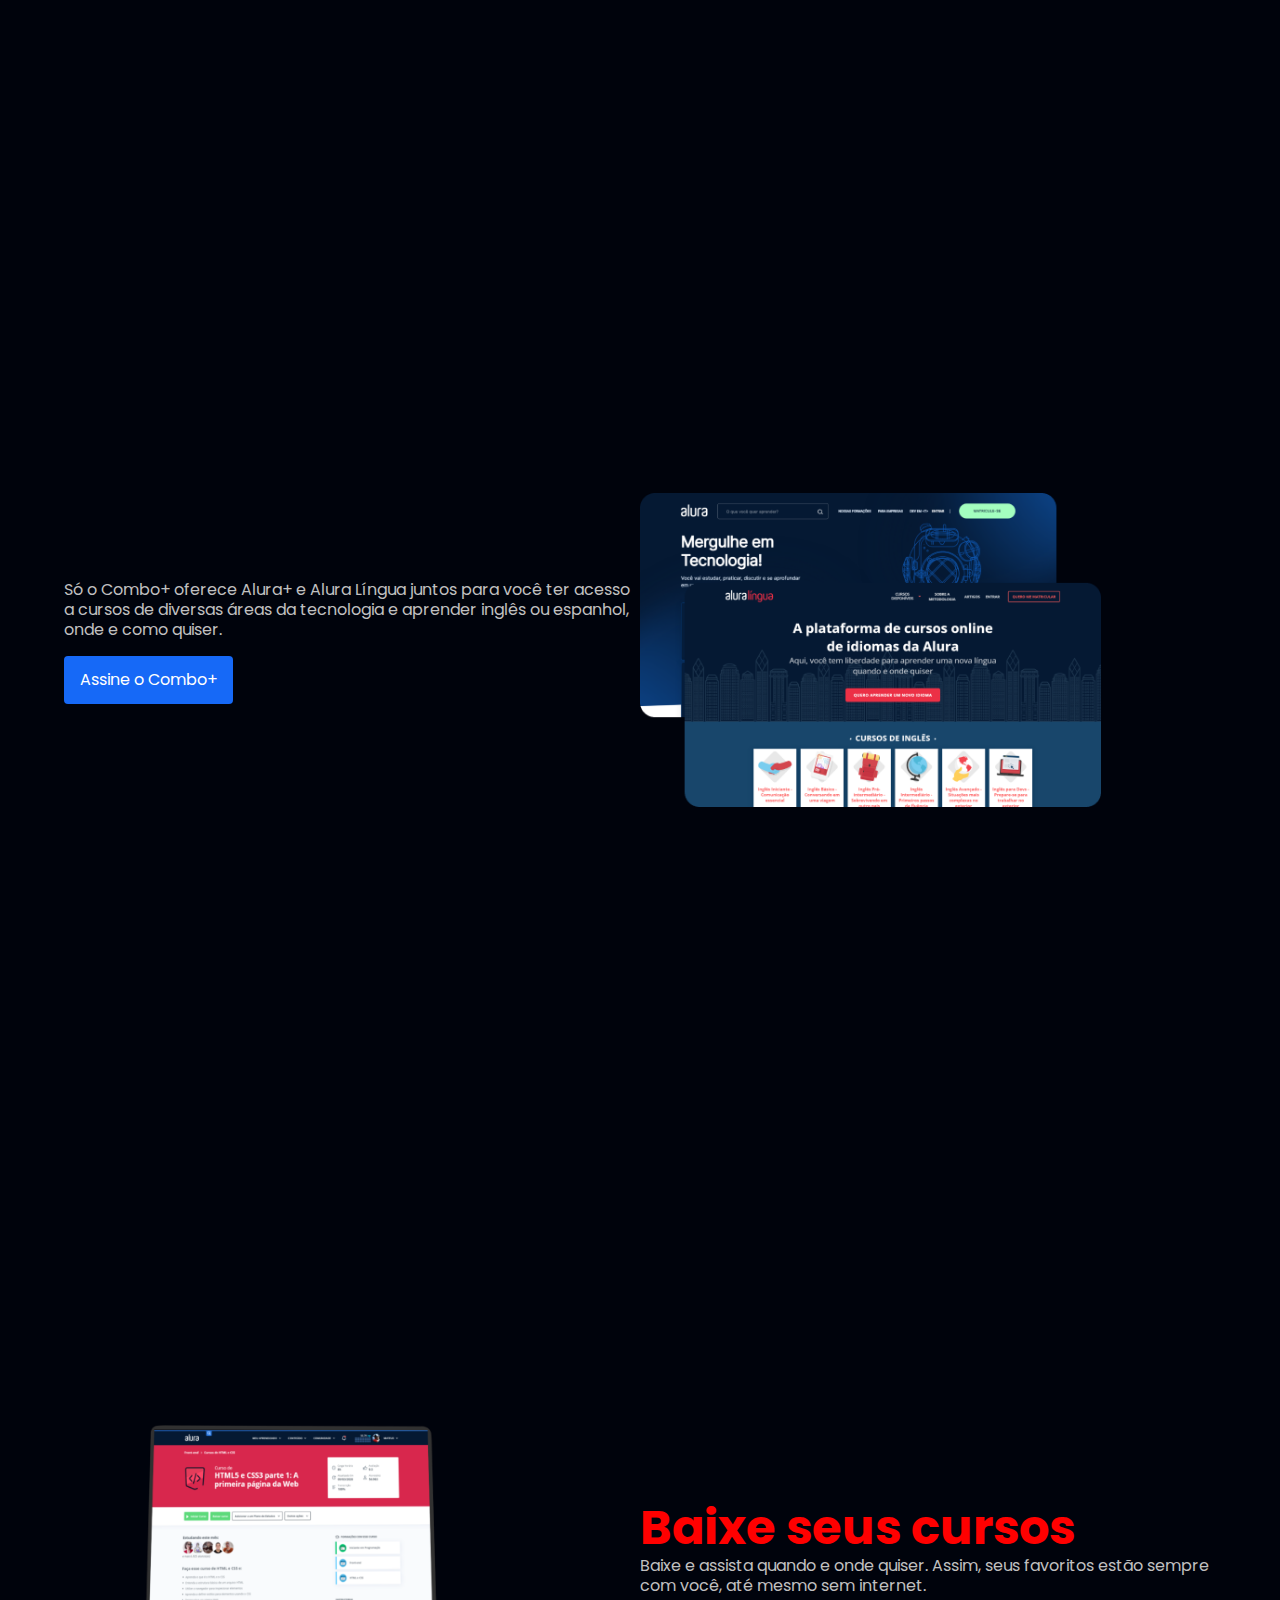
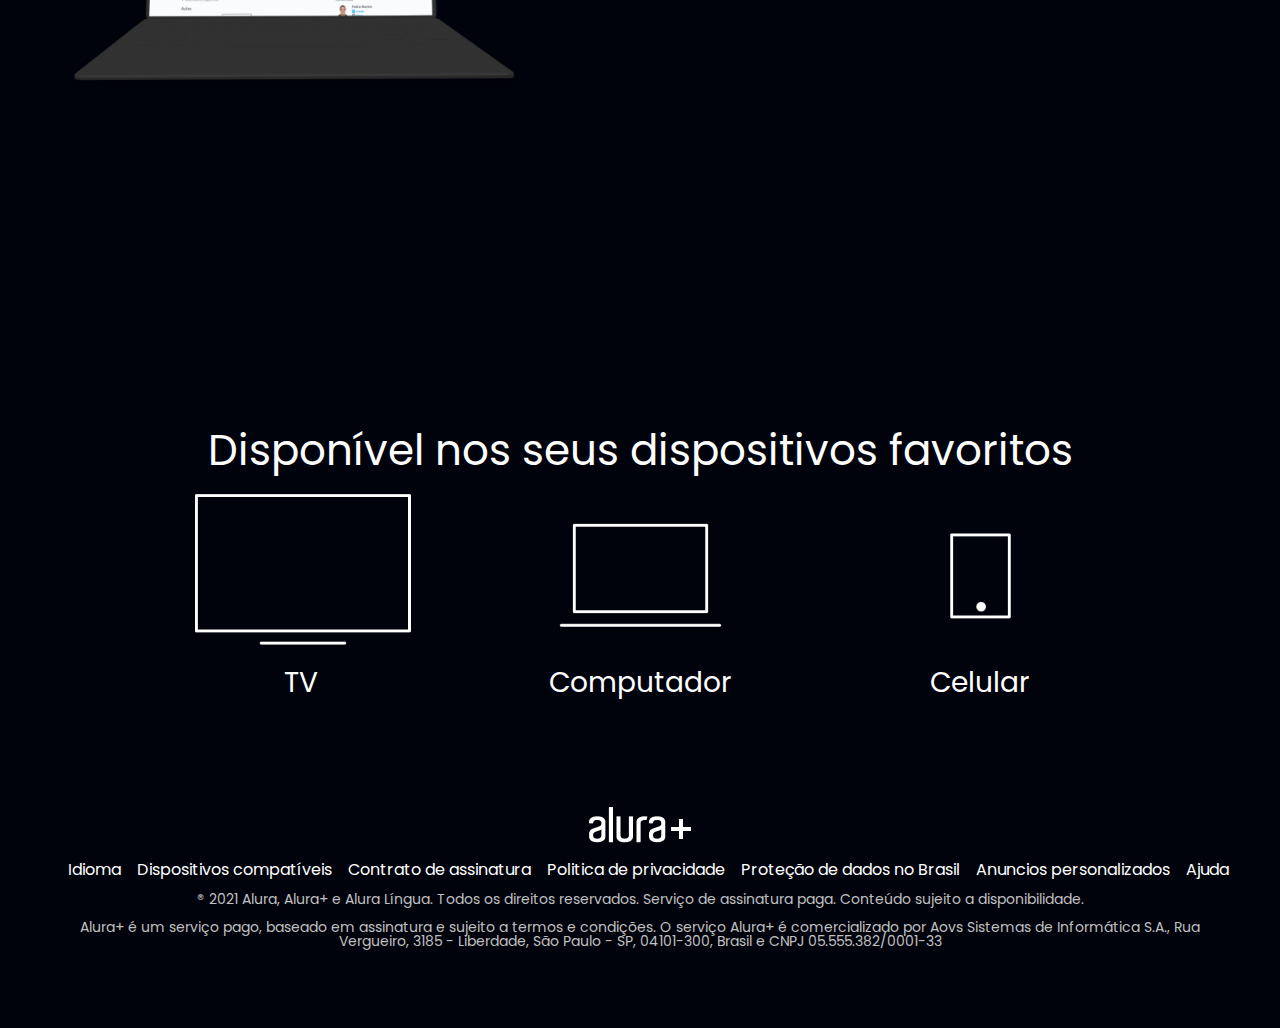
==== commit 08058d3a: "CEPPAT rodape - Balan Sessao 5" ====
--- a/CEPPAT/index.html
+++ b/CEPPAT/index.html
@@ -74,6 +74,38 @@
           </li>
         </ul>
       </section>
+
+      <footer class="rodape">
+        <img src="img/Logo.png" alt="Alura+" class="rodape__logo">
+        <ul class="rodape__lista">
+          <li class="lista__link">
+            <a href="#">Idioma</a>
+          </li>
+          <li class="lista__link">
+            <a href="#">Dispositivos compatíveis</a>
+          </li>
+          <li class="lista__link">
+            <a href="#">Contrato de assinatura</a>
+          </li>
+          <li class="lista__link">
+            <a href="#">Politica de privacidade</a>
+          </li>
+          <li class="lista__link">
+            <a href="#">Proteção de dados no Brasil</a>
+          </li>
+          <li class="lista__link">
+            <a href="#">Anuncios personalizados</a>
+          </li>
+          <li class="lista__link">
+            <a href="#">Ajuda</a>
+          </li>
+        </ul>
+        <p class="rodape__texto">® 2021 Alura, Alura+ e Alura Língua. Todos os direitos reservados. Serviço de
+          assinatura paga. Conteúdo sujeito a disponibilidade.</p>
+        <p class="rodape__texto">Alura+ é um serviço pago, baseado em assinatura e sujeito a termos e condições. O
+          serviço Alura+ é comercializado por Aovs Sistemas de Informática S.A., Rua Vergueiro, 3185 - Liberdade, São
+          Paulo - SP, 04101-300, Brasil e CNPJ 05.555.382/0001-33</p>
+      </footer>
 </body>
 
 </html>--- a/CEPPAT/styles.css
+++ b/CEPPAT/styles.css
@@ -118,4 +118,28 @@
 
 .dispositivos__titulo {
   font-size: 42px;
-}+}
+
+.rodape {
+  text-align: center;
+  margin: 5em 3em;
+}
+
+.rodape__lista {
+  display: flex;
+  justify-content: center;
+  list-style-type: none;
+  margin-top: 1em;
+}
+
+.lista__link a{
+  text-decoration: none;
+  color: var(--branco-principal);
+  margin-left: 1em;
+}
+
+.rodape__texto {
+  margin: 1em 0;
+  color: var(--cinza-secundario);
+  font-size: 14px;
+}
